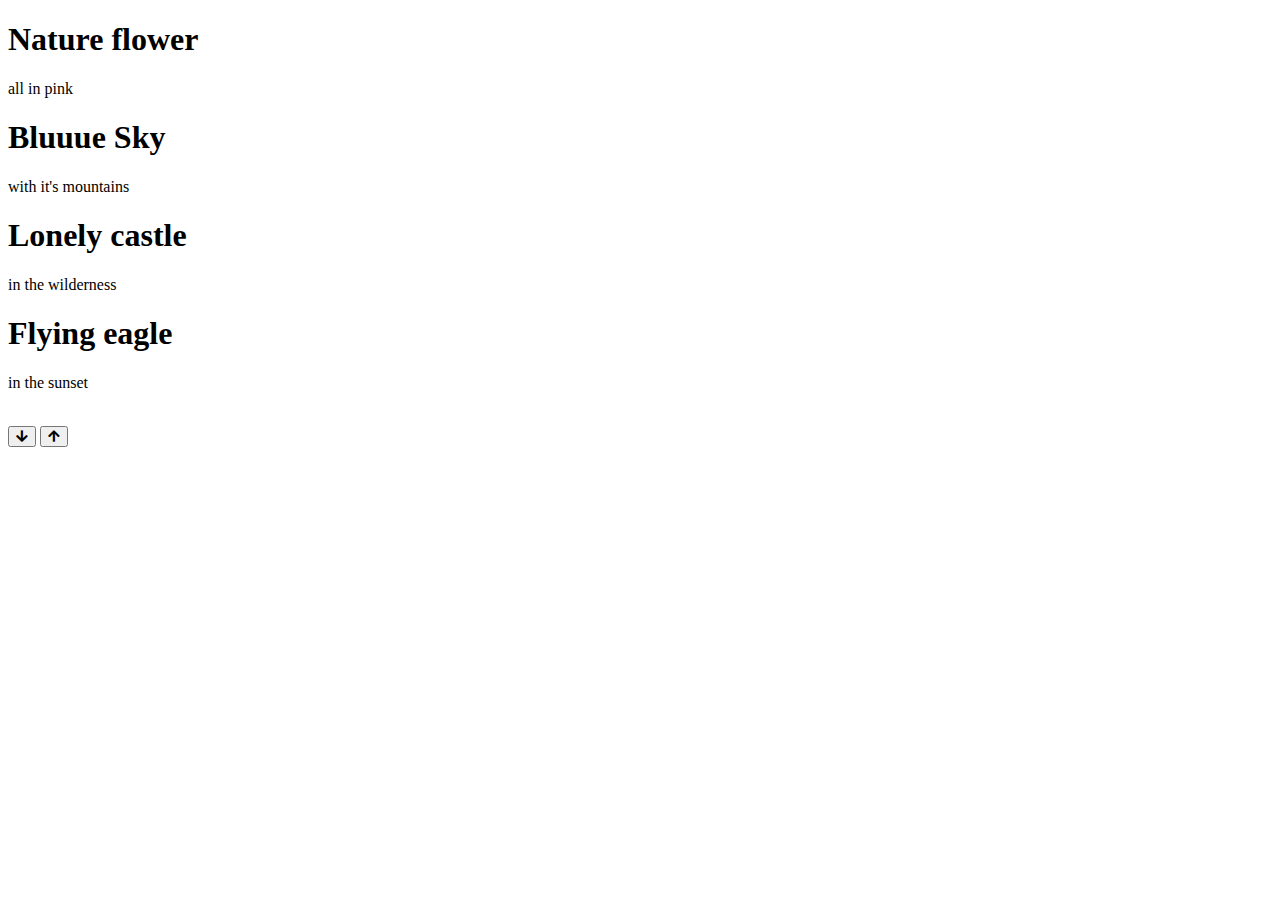
==== double-vertical-slider/index.html @ b3eca8a0 "add html" ====
<!DOCTYPE html>
<html lang="en">
<head>
    <meta charset="UTF-8">
    <meta name="viewport" content="width=device-width, initial-scale=1.0">
    <link rel="stylesheet" href="https://cdnjs.cloudflare.com/ajax/libs/font-awesome/5.15.1/css/all.min.css" />
    <link rel="stylesheet" href="style.css">
    <title>Vertical-Slider</title>
</head>
<body>
    <div class="slider-container">
        <div class="left-slide">
            <div class="slide1">
                <h1>Nature flower</h1>
                <p>all in pink</p>
            </div>
            <div class="slide2">
                <h1>Bluuue Sky</h1>
                <p>with it's mountains</p>
            </div>
            <div class="slide3">
                <h1>Lonely castle</h1>
                <p>in the wilderness</p>
            </div>
            <div class="slide4">
                <h1>Flying eagle</h1>
                <p>in the sunset</p>
            </div>
        <div class="right-slide">
            <img src="" alt="">
            <img src="" alt="">
            <img src="" alt="">
            <img src="" alt="">
        </div>   
        <div class="action-buttons">
            <button class="down-button">
                <i class="fas fa-arrow-down"></i>
              </button>
              <button class="up-button">
                <i class="fas fa-arrow-up"></i>
              </button>

        </div> 
            
        </div>
    </div>





    <script src="script.js"></script>
</body>
</html>
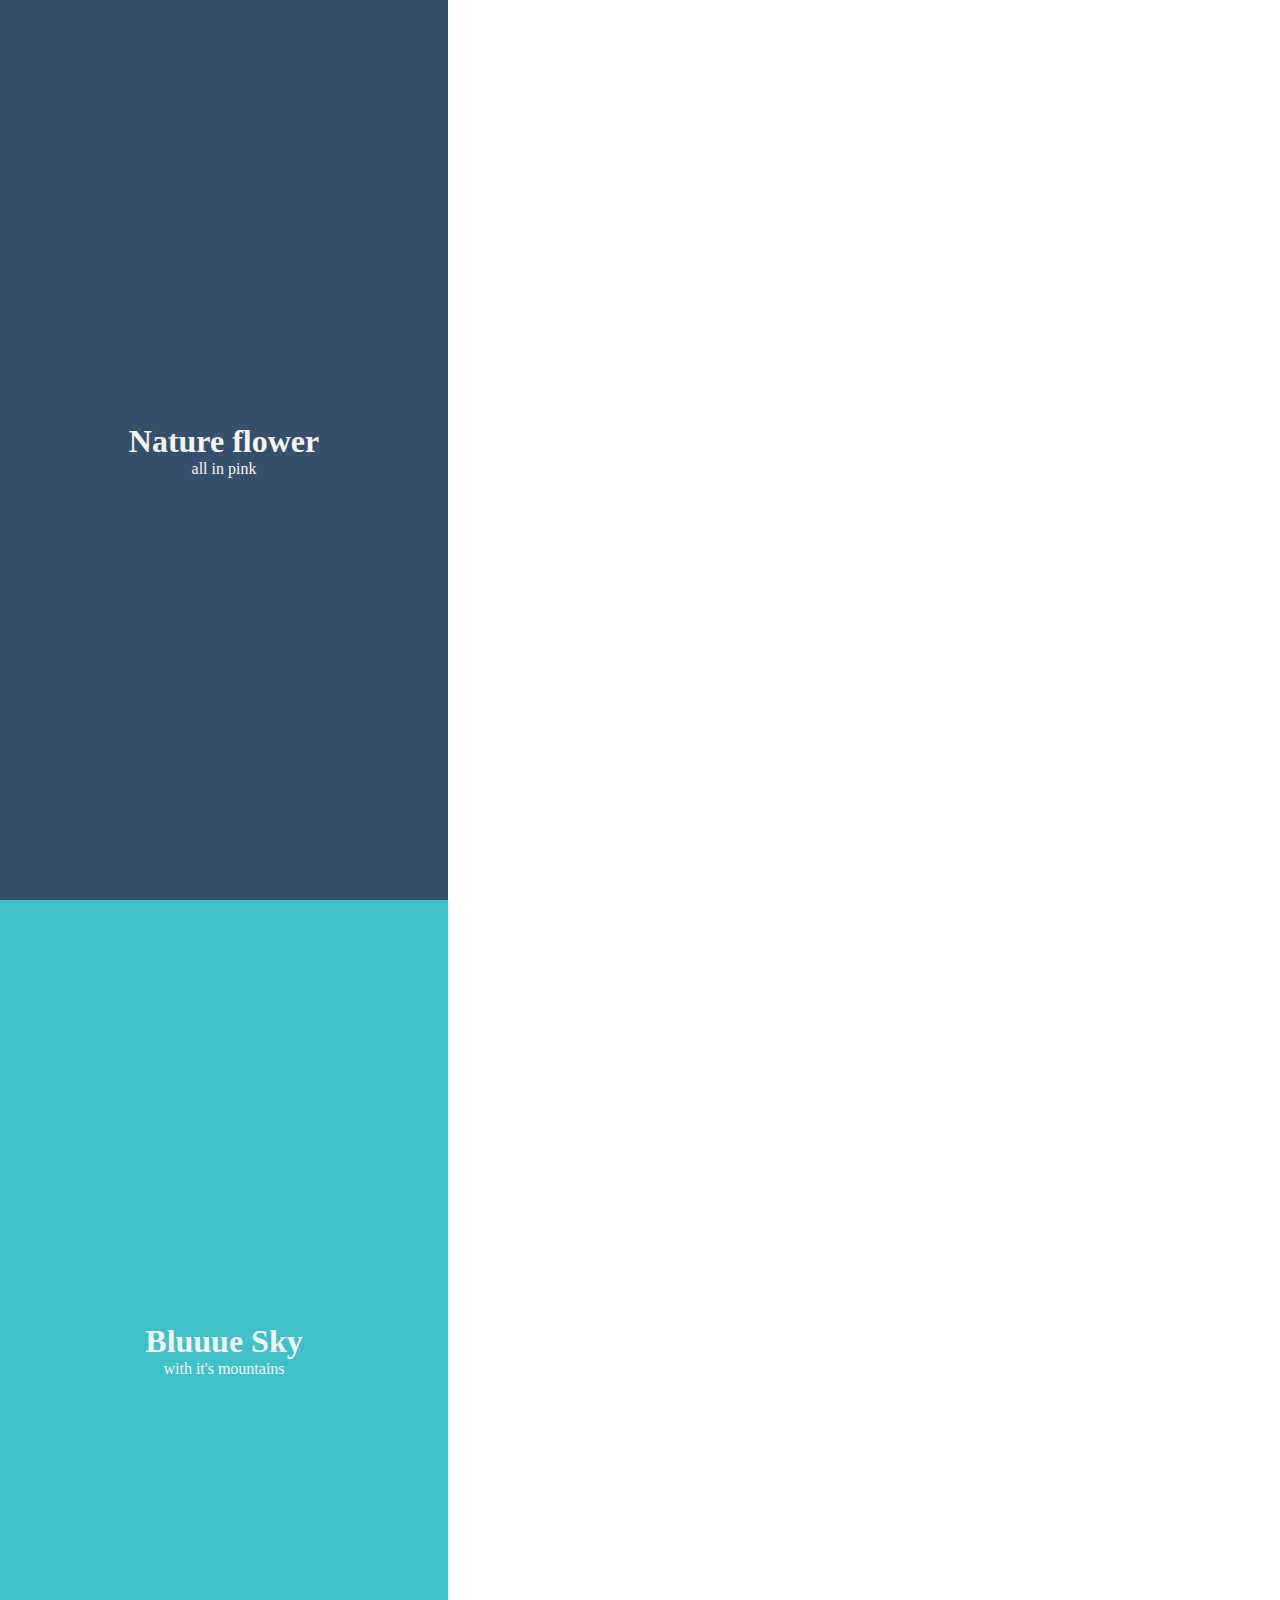
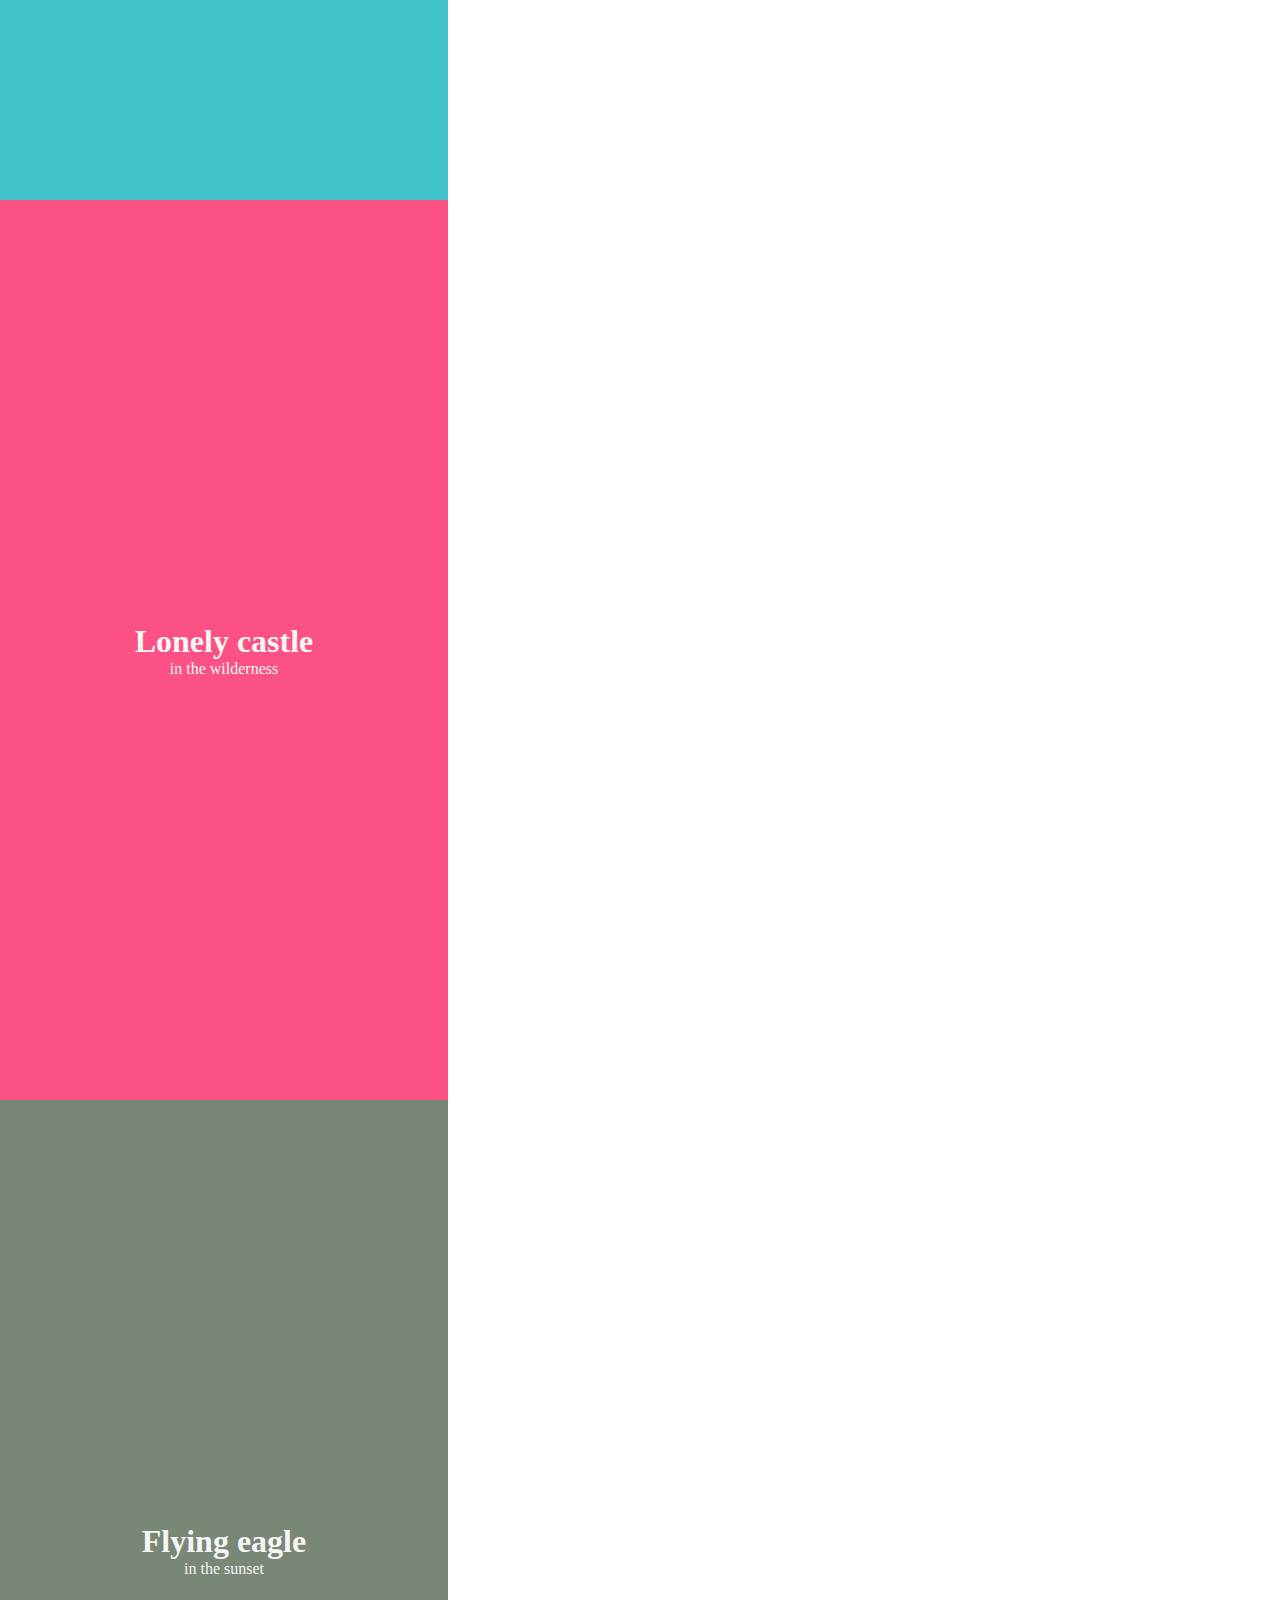
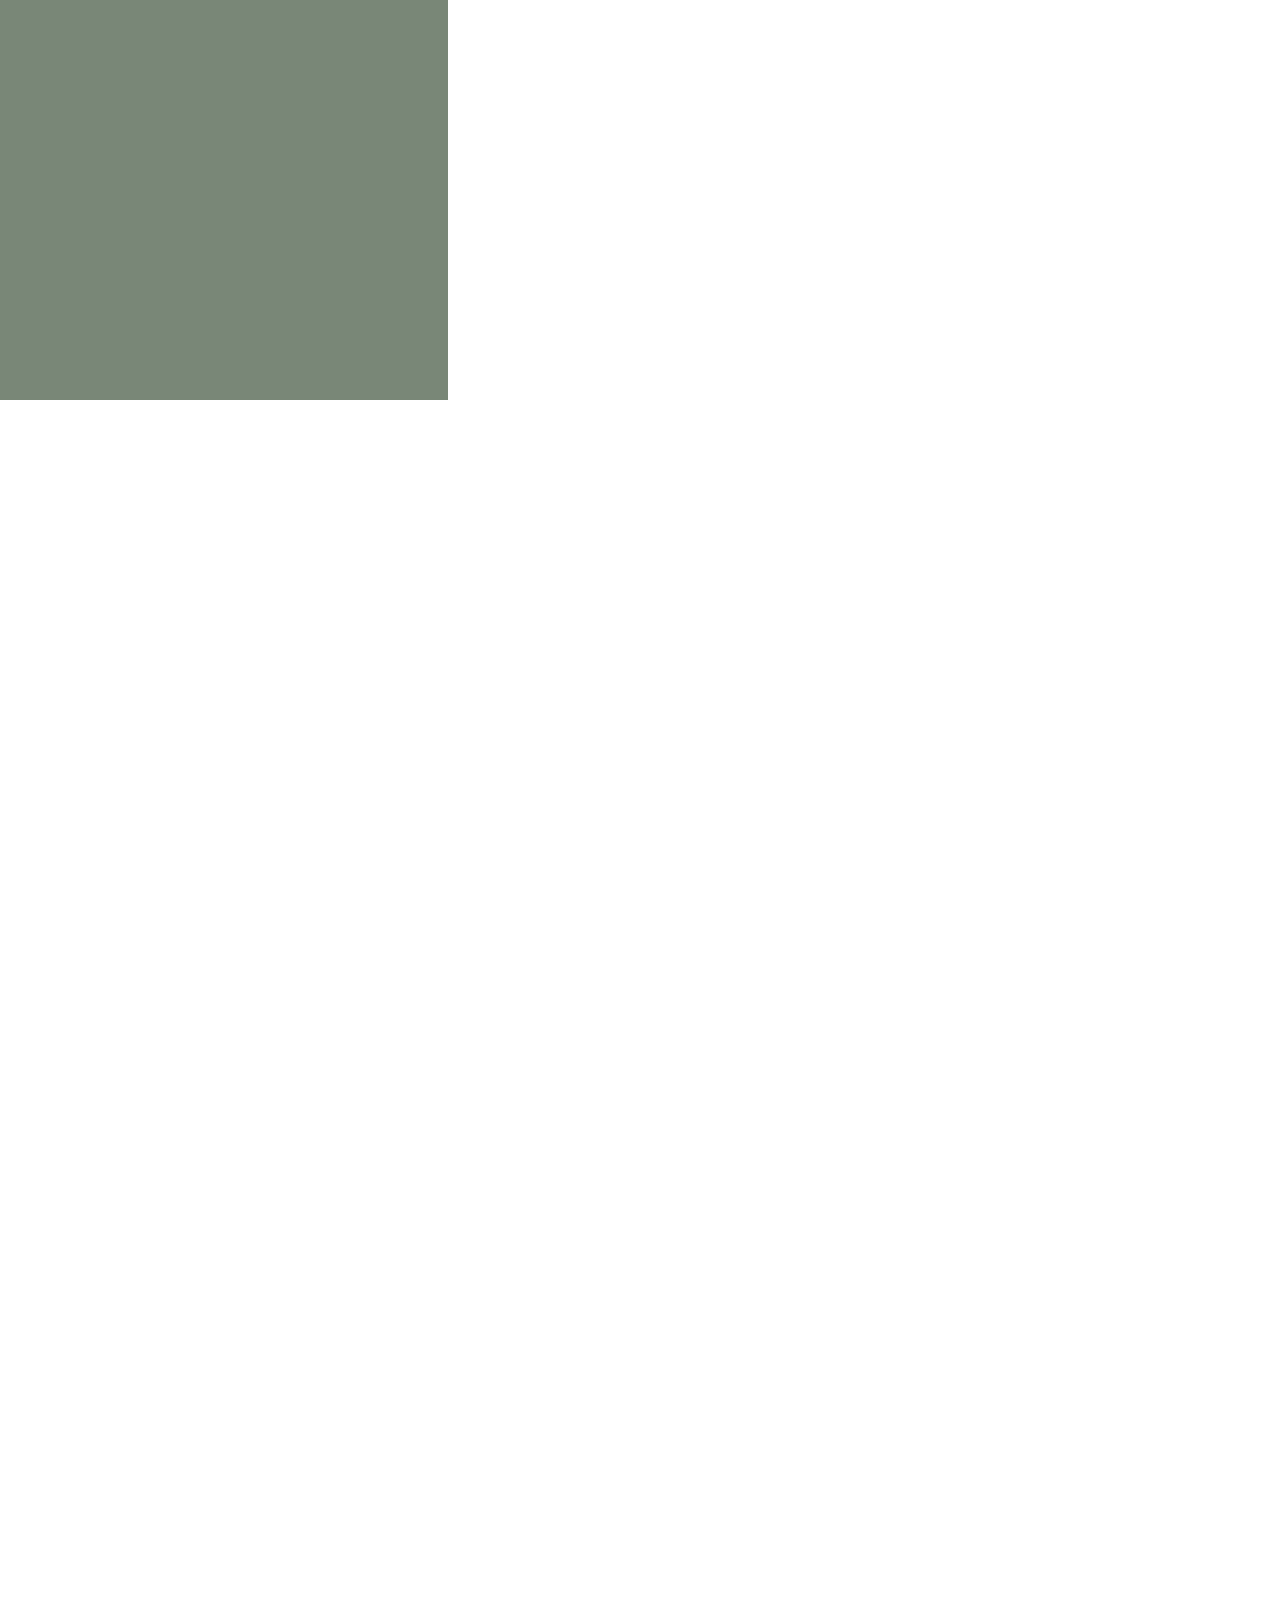
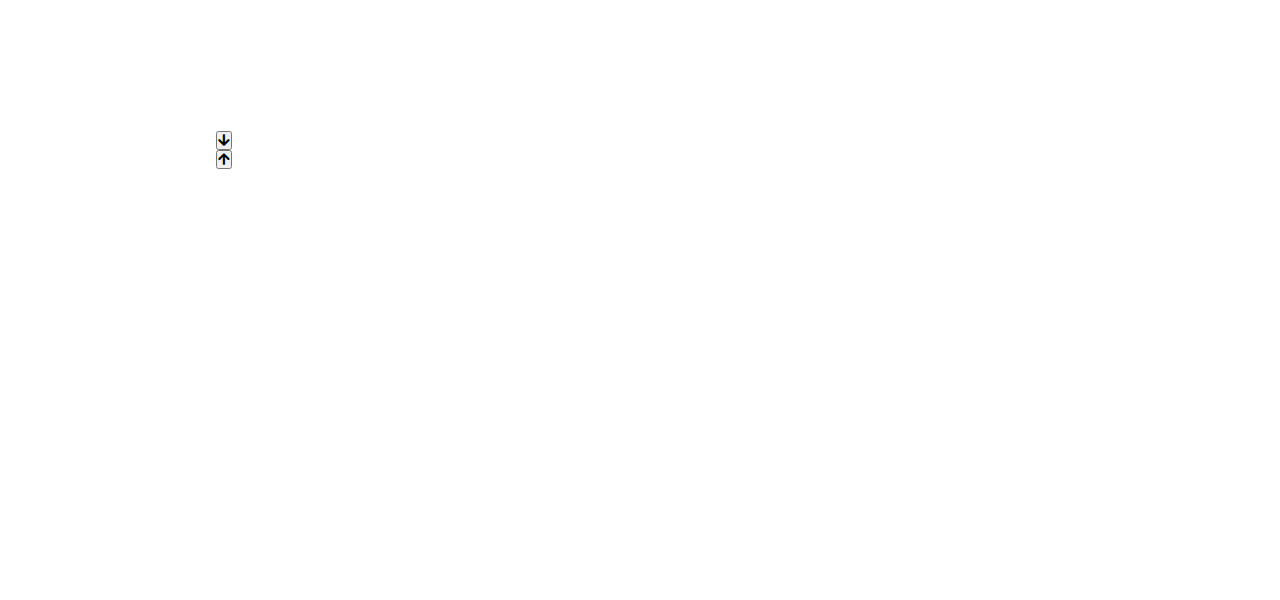
==== commit 1e588e5f: "change color" ====
--- a/double-vertical-slider/index.html
+++ b/double-vertical-slider/index.html
@@ -10,19 +10,19 @@
 <body>
     <div class="slider-container">
         <div class="left-slide">
-            <div class="slide1">
+            <div class="slide1 " style="background-color: #364F6B;">
                 <h1>Nature flower</h1>
                 <p>all in pink</p>
             </div>
-            <div class="slide2">
+            <div class="slide2" style="background-color: #3FC1C9;">
                 <h1>Bluuue Sky</h1>
                 <p>with it's mountains</p>
             </div>
-            <div class="slide3">
+            <div class="slide3" style="background-color: #FC5185;">
                 <h1>Lonely castle</h1>
                 <p>in the wilderness</p>
             </div>
-            <div class="slide4">
+            <div class="slide4" style="background-color: #798777;">
                 <h1>Flying eagle</h1>
                 <p>in the sunset</p>
             </div>
--- a/double-vertical-slider/style.css
+++ b/double-vertical-slider/style.css
@@ -0,0 +1,31 @@
+*{
+    margin: 0;
+    padding: 0;
+    box-sizing: border-box;
+}
+body{
+    overflow: hidden;
+    height: 100vh;
+}
+.slider-container{
+    width: 100vw;
+    height: 100vh;
+    position: relative;
+}
+.left-slide{
+    height: 100%;
+    width: 35%;
+    position: absolute;
+    top: 0;
+    left: 0;
+    transition: transform 0.5s ease-in-out;
+}
+.left-slide> div{
+    height: 100%;
+    width: 100%;
+    color: #F5F5F5;
+    display: flex;
+    flex-direction: column;
+    justify-content: center;
+    align-items: center;
+}
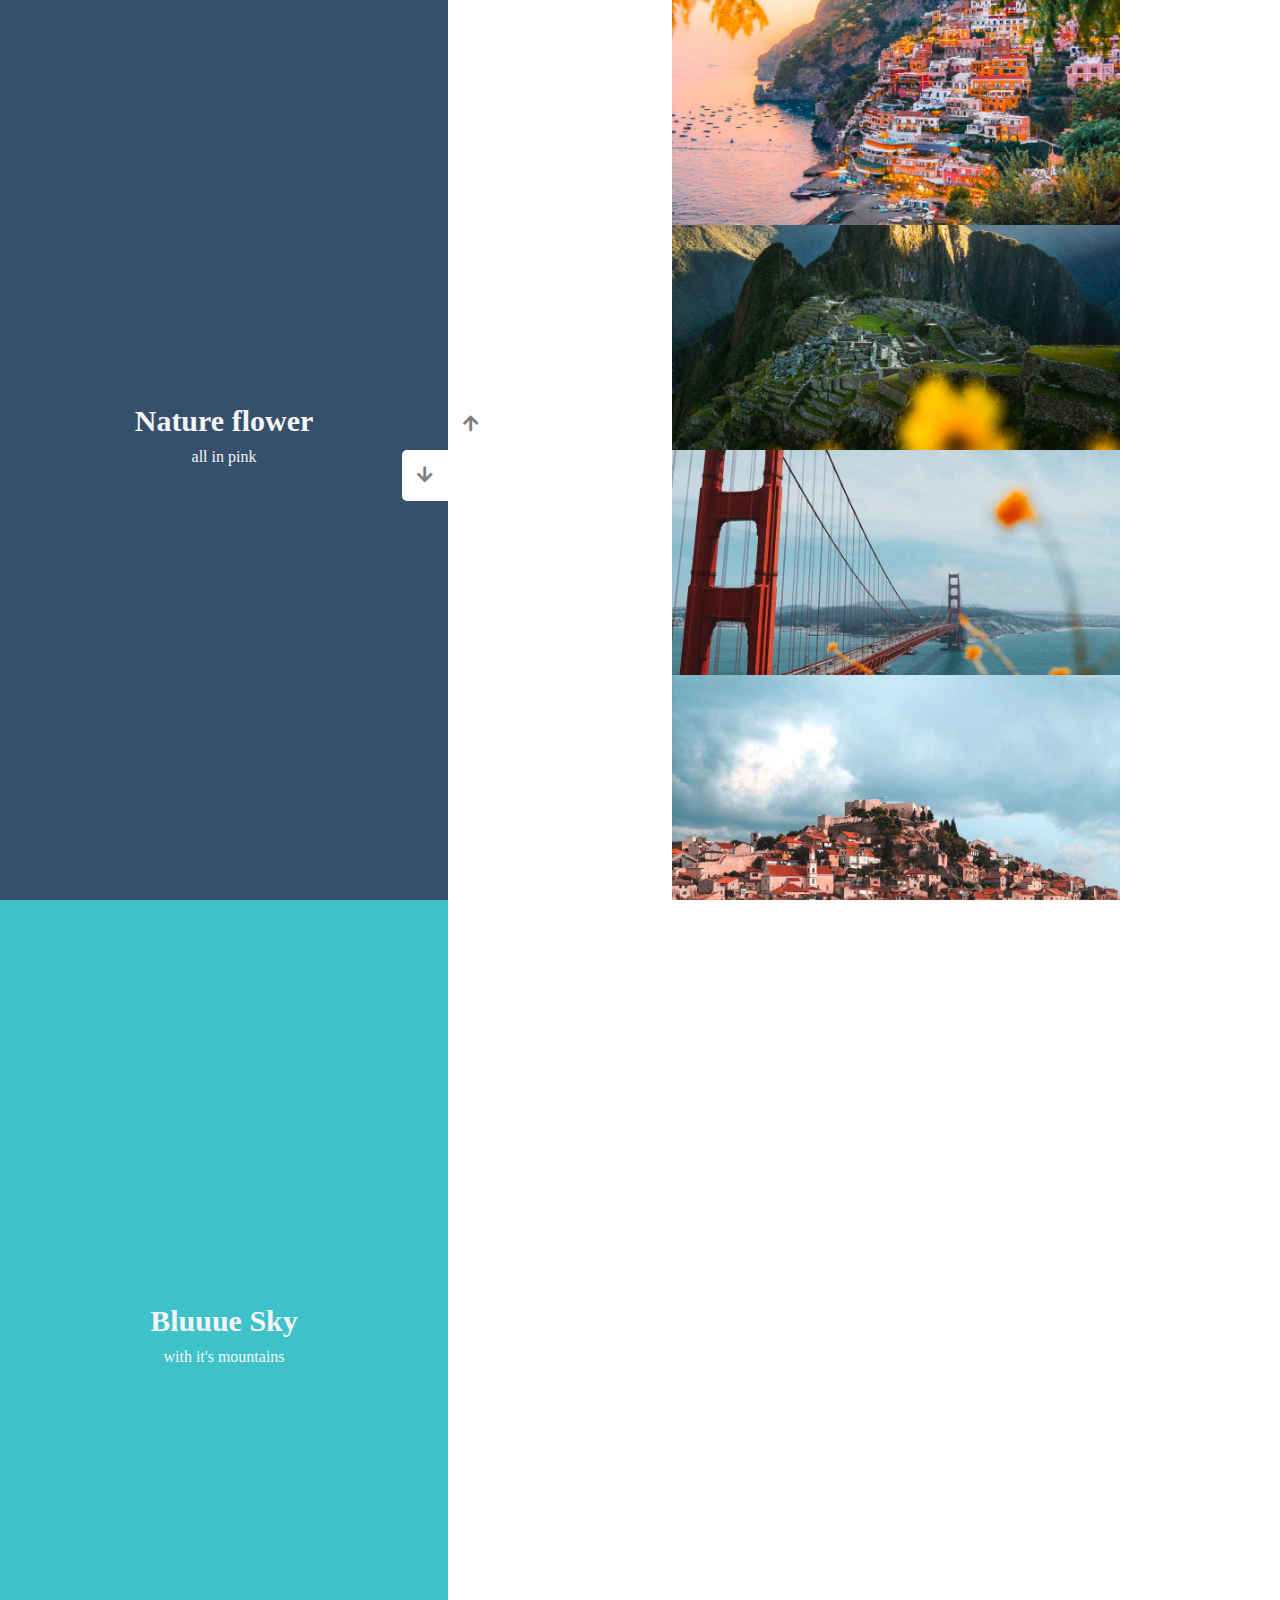
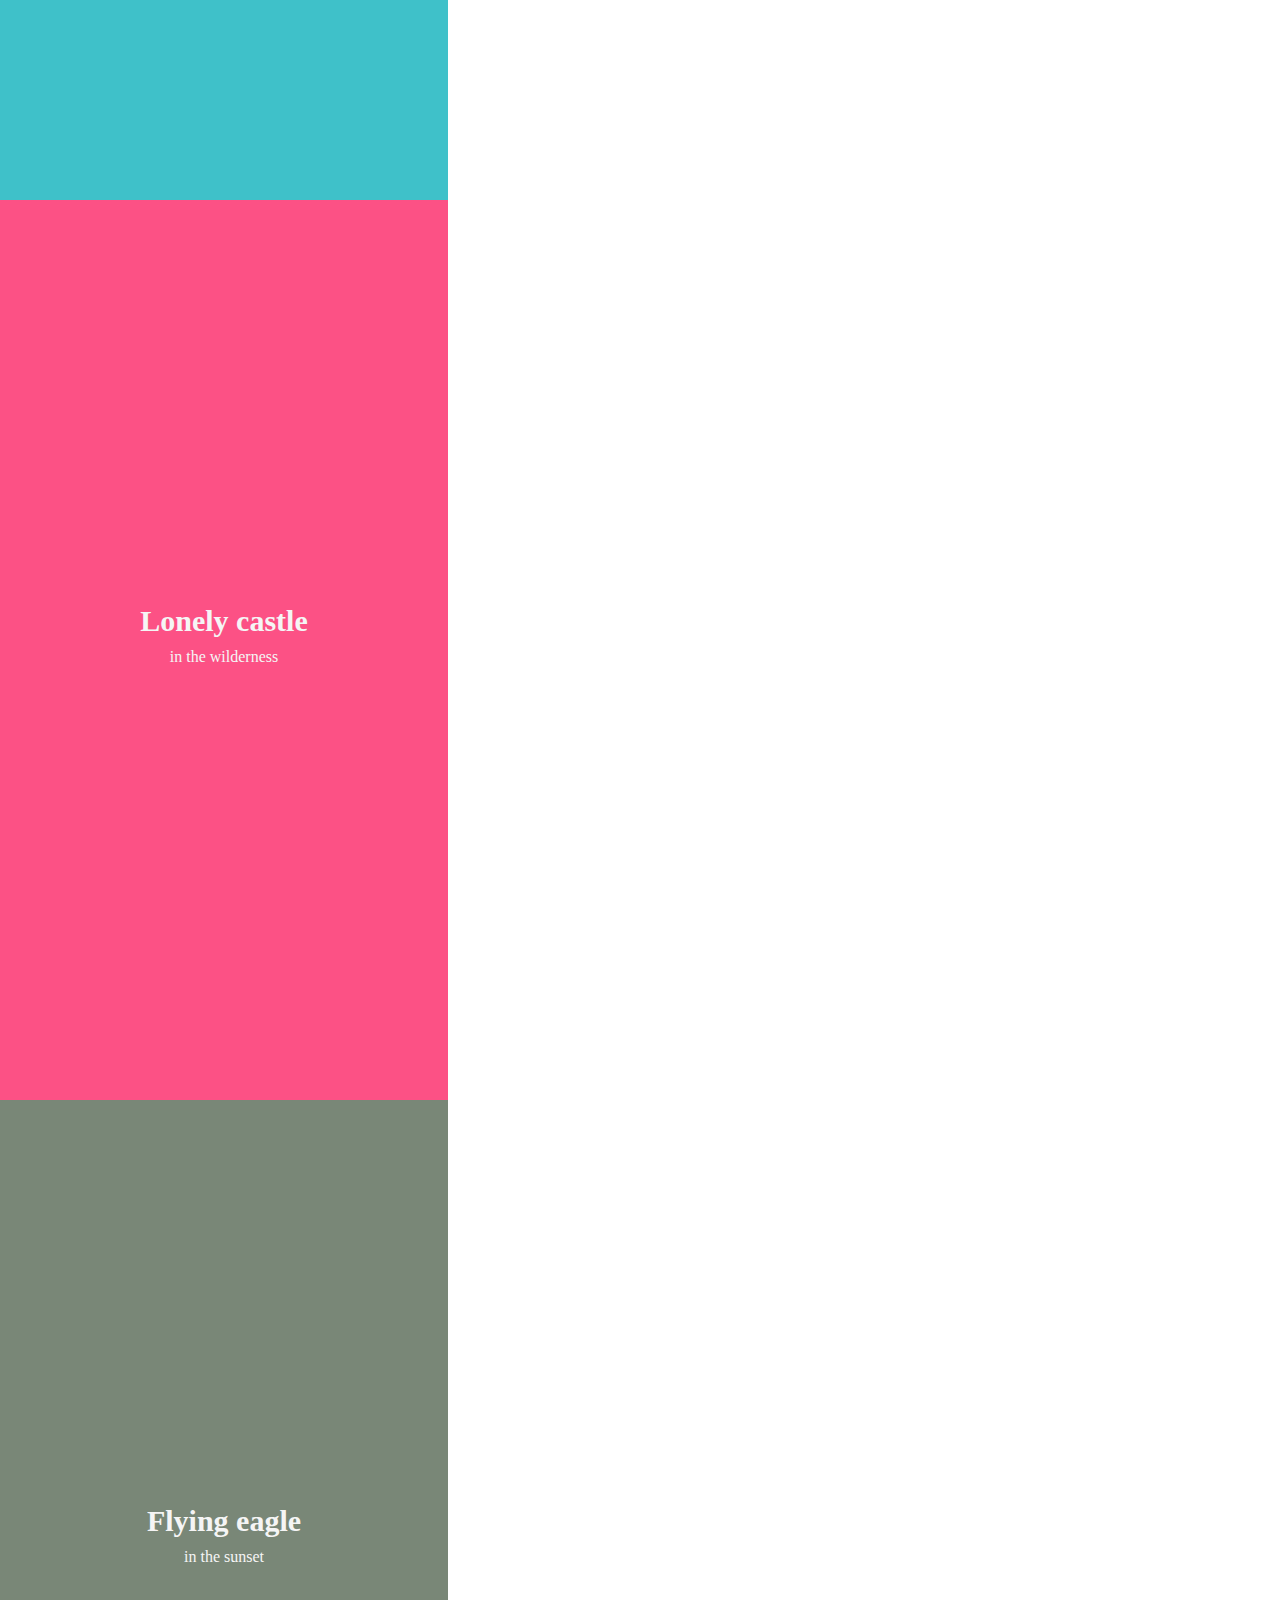
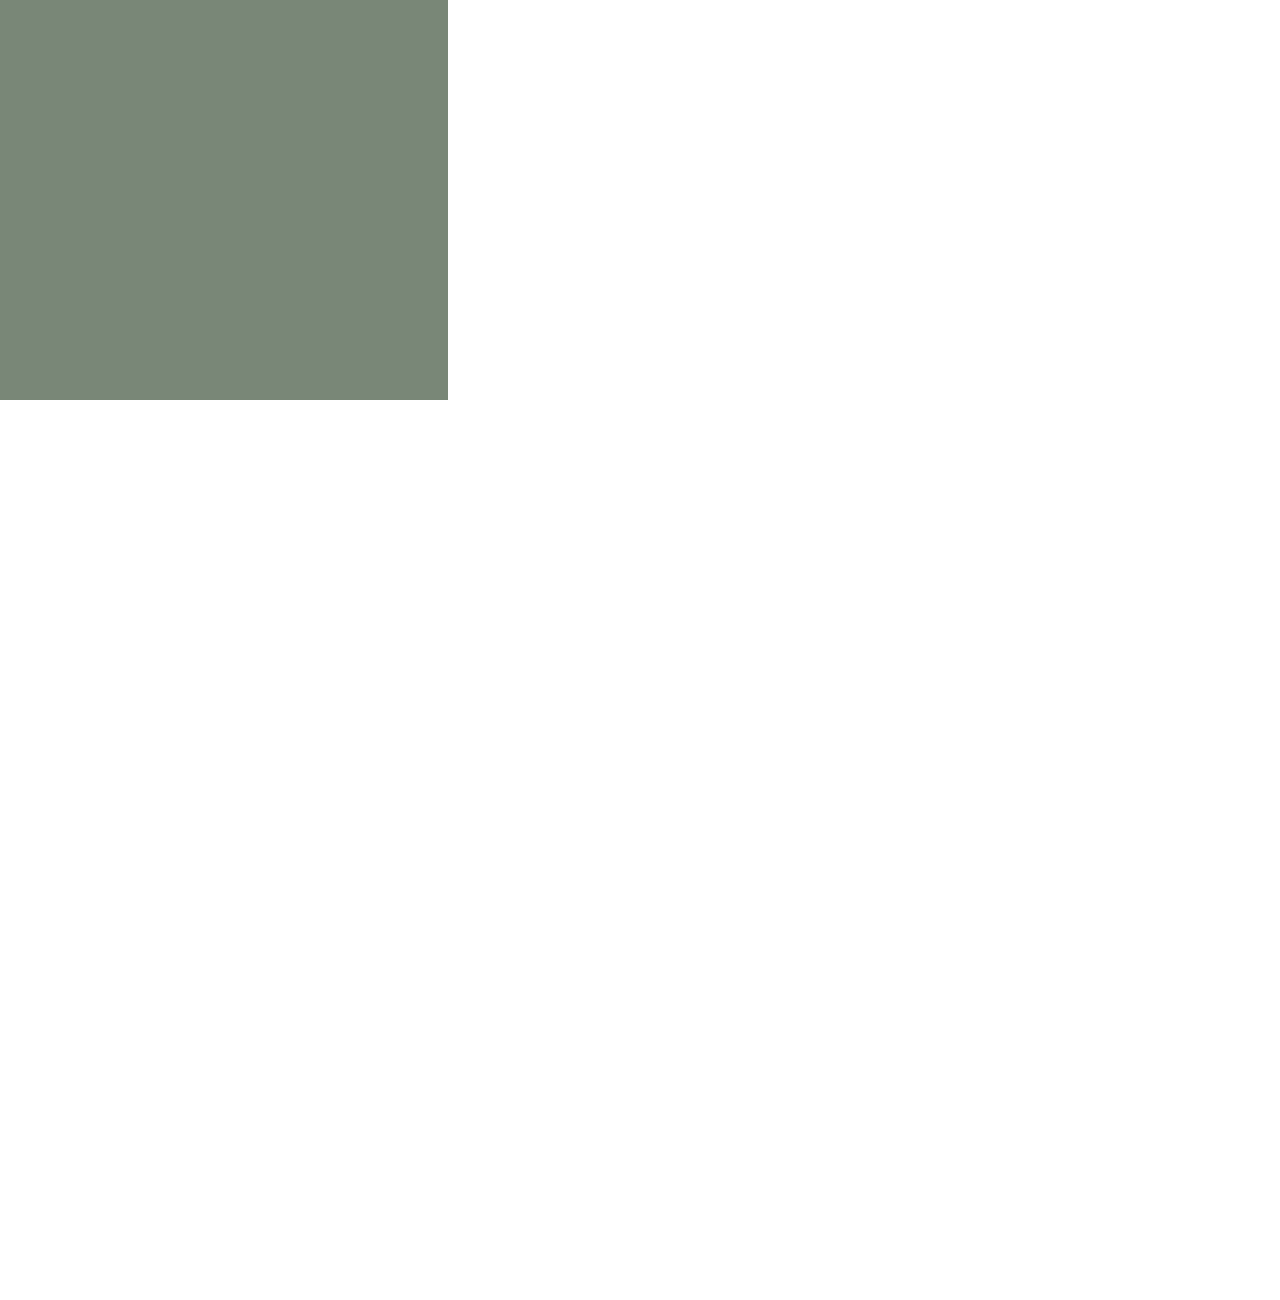
==== commit 6eda0c61: "add css" ====
--- a/double-vertical-slider/index.html
+++ b/double-vertical-slider/index.html
@@ -26,12 +26,19 @@
                 <h1>Flying eagle</h1>
                 <p>in the sunset</p>
             </div>
+        <!-- <div class="right-slide">
+            <div><img src="img/img-1.jpg" alt=""></div>
+            <div><img src="img/img-2.jpg" alt=""></div>
+            <div><img src="img/img-3.jpg" alt=""></div>
+            <div><img src="img/img-3.jpg" alt=""></div>
+        </div>    -->
         <div class="right-slide">
-            <img src="" alt="">
-            <img src="" alt="">
-            <img src="" alt="">
-            <img src="" alt="">
-        </div>   
+            <div style="background-image: url(img/img-1.jpg);"></div>
+            <div style="background-image: url(img/img-2.jpg);"></div>
+            <div style="background-image: url(img/img-3.jpg);"></div>
+            <div style="background-image: url(img/img-4.jpg);"></div>
+            
+          </div>
         <div class="action-buttons">
             <button class="down-button">
                 <i class="fas fa-arrow-down"></i>
--- a/double-vertical-slider/style.css
+++ b/double-vertical-slider/style.css
@@ -29,3 +29,54 @@
     justify-content: center;
     align-items: center;
 }
+.left-slide h1{
+    font-size: 30px;
+    margin-bottom: 10px;
+    margin-top: -30px;
+
+}
+.right-slide{
+    height: 100%;
+    width: 65%;
+    position: absolute;
+    top: 0;
+    left: 150%;
+    transition: transform 0.5s ease-in-out;
+    
+}
+.right-slide>div{
+    height: 100%;
+    width: 100%;
+    background-repeat: no-repeat;
+    background-size: cover;
+    background-position: center center;
+}
+button{
+    background-color: #fff;
+    color: gray;
+    font-size: 18px;
+    padding: 15px;
+    border: none;
+    cursor: pointer;
+    position: absolute;
+    left: 100%;
+    top: 50%;
+    z-index: 100;
+}
+button:hover{
+    color: black;
+}
+button:focus{
+    outline: none;
+}
+.down-button{
+    transform: translateX(-100%);
+    border-top-left-radius: 5px;
+    border-bottom-left-radius: 5px;
+}
+.up-button{
+    transform: translateY(-100%);
+    border-top-right-radius: 5px;
+  border-bottom-right-radius: 5px;
+}
+
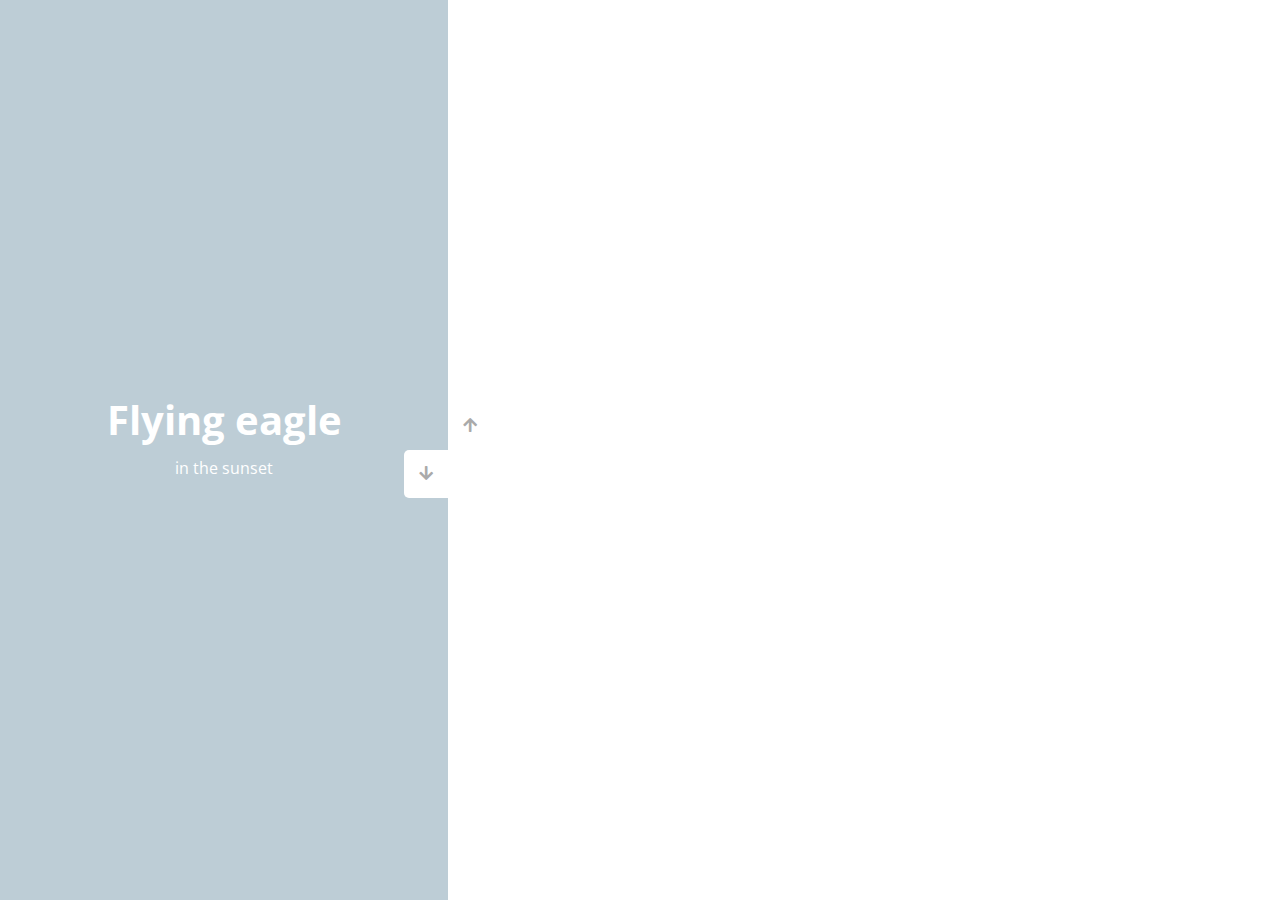
==== commit 0f354e12: "add js" ====
--- a/double-vertical-slider/index.html
+++ b/double-vertical-slider/index.html
@@ -10,47 +10,38 @@
 <body>
     <div class="slider-container">
         <div class="left-slide">
-            <div class="slide1 " style="background-color: #364F6B;">
-                <h1>Nature flower</h1>
-                <p>all in pink</p>
-            </div>
-            <div class="slide2" style="background-color: #3FC1C9;">
-                <h1>Bluuue Sky</h1>
-                <p>with it's mountains</p>
-            </div>
-            <div class="slide3" style="background-color: #FC5185;">
-                <h1>Lonely castle</h1>
-                <p>in the wilderness</p>
-            </div>
-            <div class="slide4" style="background-color: #798777;">
-                <h1>Flying eagle</h1>
-                <p>in the sunset</p>
-            </div>
-        <!-- <div class="right-slide">
-            <div><img src="img/img-1.jpg" alt=""></div>
-            <div><img src="img/img-2.jpg" alt=""></div>
-            <div><img src="img/img-3.jpg" alt=""></div>
-            <div><img src="img/img-3.jpg" alt=""></div>
-        </div>    -->
+          <div style="background-color: #798777">
+            <h1>Nature flower</h1>
+            <p>all in pink</p>
+          </div>
+          <div style="background-color: #6096B4">
+            <h1>Bluuue Sky</h1>
+            <p>with it's mountains</p>
+          </div>
+          <div style="background-color: #7752FE">
+            <h1>Lonely castle</h1>
+            <p>in the wilderness</p>
+          </div>
+          <div style="background-color: #BDCDD6">
+            <h1>Flying eagle</h1>
+            <p>in the sunset</p>
+          </div>
+        </div>
         <div class="right-slide">
-            <div style="background-image: url(img/img-1.jpg);"></div>
-            <div style="background-image: url(img/img-2.jpg);"></div>
-            <div style="background-image: url(img/img-3.jpg);"></div>
-            <div style="background-image: url(img/img-4.jpg);"></div>
-            
-          </div>
+          <div style="background-image: url('https://images.unsplash.com/photo-1508768787810-6adc1f613514?ixlib=rb-0.3.5&ixid=eyJhcHBfaWQiOjEyMDd9&s=e27f6661df21ed17ab5355b28af8df4e&auto=format&fit=crop&w=1350&q=80')"></div>
+          <div style="background-image: url('https://images.unsplash.com/photo-1519981593452-666cf05569a9?ixlib=rb-0.3.5&ixid=eyJhcHBfaWQiOjEyMDd9&s=90ed8055f06493290dad8da9584a13f7&auto=format&fit=crop&w=715&q=80')"></div>
+          <div style="background-image: url('https://images.unsplash.com/photo-1486899430790-61dbf6f6d98b?ixlib=rb-0.3.5&ixid=eyJhcHBfaWQiOjEyMDd9&s=8ecdee5d1b3ed78ff16053b0227874a2&auto=format&fit=crop&w=1002&q=80')"></div>
+          <div style="background-image: url('https://images.unsplash.com/photo-1510942201312-84e7962f6dbb?ixlib=rb-0.3.5&ixid=eyJhcHBfaWQiOjEyMDd9&s=da4ca7a78004349f1b63f257e50e4360&auto=format&fit=crop&w=1050&q=80')"></div>
+        </div>
         <div class="action-buttons">
-            <button class="down-button">
-                <i class="fas fa-arrow-down"></i>
-              </button>
-              <button class="up-button">
-                <i class="fas fa-arrow-up"></i>
-              </button>
-
-        </div> 
-            
+          <button class="down-button">
+            <i class="fas fa-arrow-down"></i>
+          </button>
+          <button class="up-button">
+            <i class="fas fa-arrow-up"></i>
+          </button>
         </div>
-    </div>
+      </div>
 
 
 
--- a/double-vertical-slider/style.css
+++ b/double-vertical-slider/style.css
@@ -1,82 +1,100 @@
-*{
-    margin: 0;
-    padding: 0;
-    box-sizing: border-box;
+
+
+ @import url('https://fonts.googleapis.com/css?family=Open+Sans');
+
+* {
+  box-sizing: border-box;
+  margin: 0;
+  padding: 0;
 }
-body{
-    overflow: hidden;
-    height: 100vh;
+
+body {
+  font-family: 'Open Sans', sans-serif;
+  height: 100vh;
 }
-.slider-container{
-    width: 100vw;
-    height: 100vh;
-    position: relative;
+
+.slider-container {
+  position: relative;
+  overflow: hidden;
+  width: 100vw;
+  height: 100vh;
 }
-.left-slide{
-    height: 100%;
-    width: 35%;
-    position: absolute;
-    top: 0;
-    left: 0;
-    transition: transform 0.5s ease-in-out;
+
+.left-slide {
+  height: 100%;
+  width: 35%;
+  position: absolute;
+  top: 0;
+  left: 0;
+  transition: transform 0.5s ease-in-out;
 }
-.left-slide> div{
-    height: 100%;
-    width: 100%;
-    color: #F5F5F5;
-    display: flex;
-    flex-direction: column;
-    justify-content: center;
-    align-items: center;
+
+.left-slide > div {
+  height: 100%;
+  width: 100%;
+  display: flex;
+  flex-direction: column;
+  align-items: center;
+  justify-content: center;
+  color: #fff;
 }
-.left-slide h1{
-    font-size: 30px;
-    margin-bottom: 10px;
-    margin-top: -30px;
 
+.left-slide h1 {
+  font-size: 40px;
+  margin-bottom: 10px;
+  margin-top: -30px;
 }
-.right-slide{
-    height: 100%;
-    width: 65%;
-    position: absolute;
-    top: 0;
-    left: 150%;
-    transition: transform 0.5s ease-in-out;
-    
+
+.right-slide {
+  height: 100%;
+  position: absolute;
+  top: 0;
+  left: 35%;
+  width: 65%;
+  transition: transform 0.5s ease-in-out;
 }
-.right-slide>div{
-    height: 100%;
-    width: 100%;
-    background-repeat: no-repeat;
-    background-size: cover;
-    background-position: center center;
+
+.right-slide > div {
+  background-repeat: no-repeat;
+  background-size: cover;
+  background-position: center center;
+  height: 100%;
+  width: 100%;
 }
-button{
-    background-color: #fff;
-    color: gray;
-    font-size: 18px;
-    padding: 15px;
-    border: none;
-    cursor: pointer;
-    position: absolute;
-    left: 100%;
-    top: 50%;
-    z-index: 100;
+
+button {
+  background-color: #fff;
+  border: none;
+  color: #aaa;
+  cursor: pointer;
+  font-size: 16px;
+  padding: 15px;
 }
-button:hover{
-    color: black;
+
+button:hover {
+  color: #222;
 }
-button:focus{
-    outline: none;
+
+button:focus {
+  outline: none;
 }
-.down-button{
-    transform: translateX(-100%);
-    border-top-left-radius: 5px;
-    border-bottom-left-radius: 5px;
+
+.slider-container .action-buttons button {
+  position: absolute;
+  left: 35%;
+  top: 50%;
+  z-index: 100;
 }
-.up-button{
-    transform: translateY(-100%);
-    border-top-right-radius: 5px;
+
+.slider-container .action-buttons .down-button {
+  transform: translateX(-100%);
+  border-top-left-radius: 5px;
+  border-bottom-left-radius: 5px;
+}
+
+.slider-container .action-buttons .up-button {
+  transform: translateY(-100%);
+  border-top-right-radius: 5px;
   border-bottom-right-radius: 5px;
 }
 
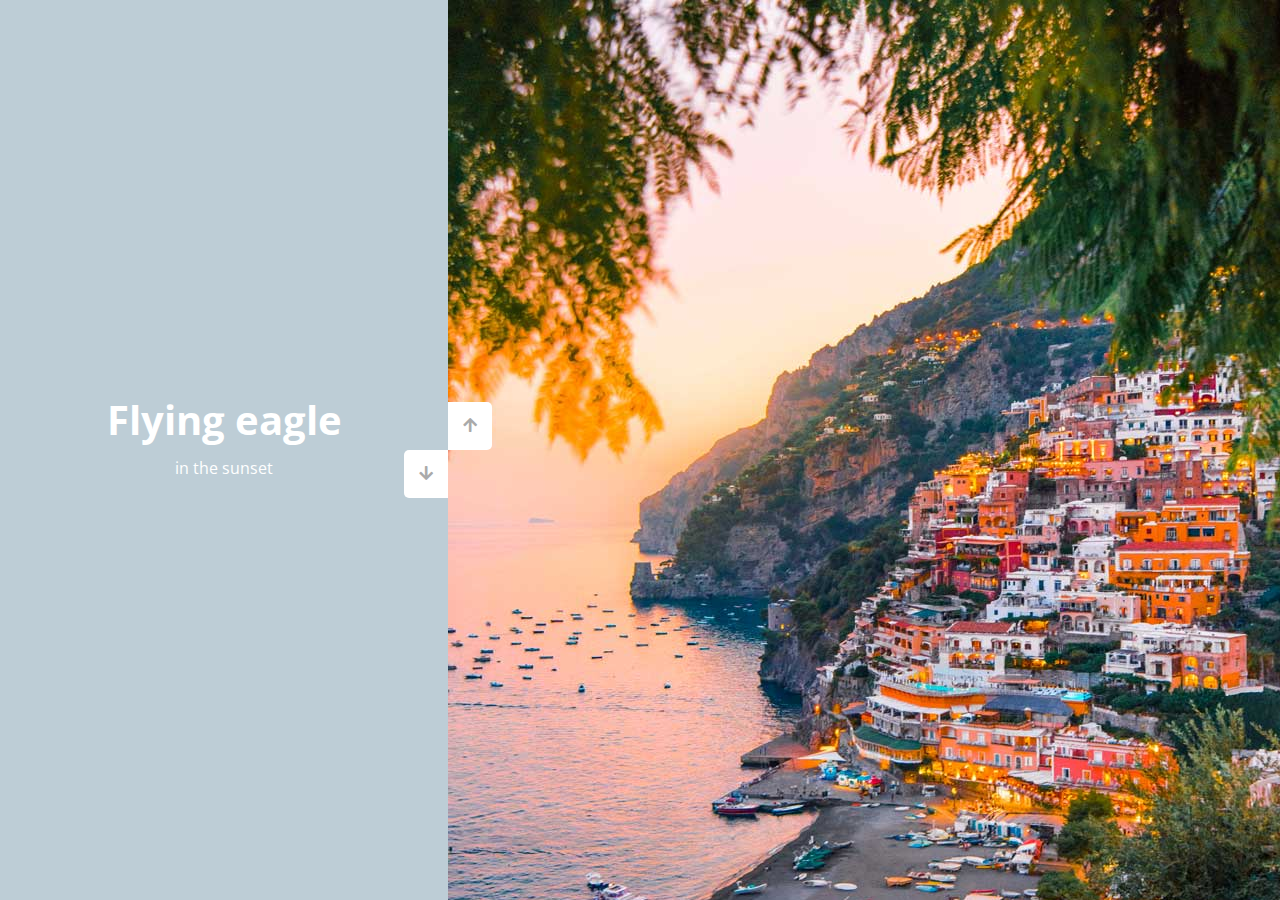
==== commit ba65114f: "update" ====
--- a/double-vertical-slider/index.html
+++ b/double-vertical-slider/index.html
@@ -28,10 +28,11 @@
           </div>
         </div>
         <div class="right-slide">
-          <div style="background-image: url('https://images.unsplash.com/photo-1508768787810-6adc1f613514?ixlib=rb-0.3.5&ixid=eyJhcHBfaWQiOjEyMDd9&s=e27f6661df21ed17ab5355b28af8df4e&auto=format&fit=crop&w=1350&q=80')"></div>
-          <div style="background-image: url('https://images.unsplash.com/photo-1519981593452-666cf05569a9?ixlib=rb-0.3.5&ixid=eyJhcHBfaWQiOjEyMDd9&s=90ed8055f06493290dad8da9584a13f7&auto=format&fit=crop&w=715&q=80')"></div>
-          <div style="background-image: url('https://images.unsplash.com/photo-1486899430790-61dbf6f6d98b?ixlib=rb-0.3.5&ixid=eyJhcHBfaWQiOjEyMDd9&s=8ecdee5d1b3ed78ff16053b0227874a2&auto=format&fit=crop&w=1002&q=80')"></div>
-          <div style="background-image: url('https://images.unsplash.com/photo-1510942201312-84e7962f6dbb?ixlib=rb-0.3.5&ixid=eyJhcHBfaWQiOjEyMDd9&s=da4ca7a78004349f1b63f257e50e4360&auto=format&fit=crop&w=1050&q=80')"></div>
+          <div><img src="img/img-1.jpg" alt=""></div>
+          <div><img src="img/img-2.jpg" alt=""></div>
+          <div><img src="img/img-3.jpg" alt=""></div>
+          <div><img src="img/img-4.jpg" alt=""></div>
+          
         </div>
         <div class="action-buttons">
           <button class="down-button">
--- a/double-vertical-slider/style.css
+++ b/double-vertical-slider/style.css
@@ -61,6 +61,11 @@
   height: 100%;
   width: 100%;
 }
+.right-slide >img{
+  height: 100%;
+  width: 100%;
+  
+}
 
 button {
   background-color: #fff;
